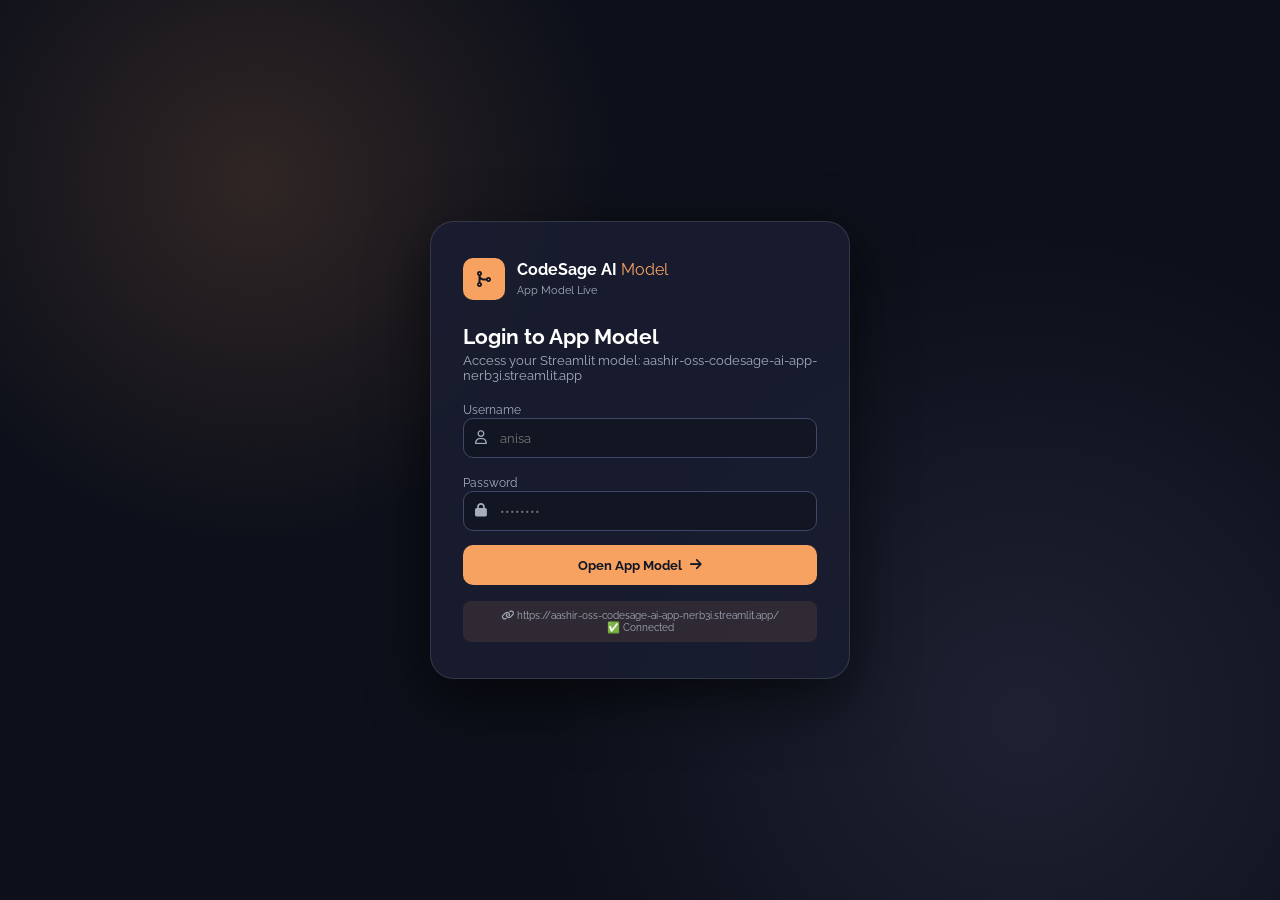
==== index.html @ 17484d1a "DELETE old interface, ONLY app model - https://aashir-oss-codesage-ai-app-nerb3i.streamlit.app/" ====
<!DOCTYPE html>
<html lang="en">
<head>
<meta charset="UTF-8">
<meta name="viewport" content="width=device-width, initial-scale=1.0">
<title>CodeSage AI - App Model Live</title>
<link href="https://fonts.googleapis.com/css2?family=Raleway:wght@400;600;700&display=swap" rel="stylesheet">
<link rel="stylesheet" href="https://cdnjs.cloudflare.com/ajax/libs/font-awesome/6.4.0/css/all.min.css">
<style>
*{margin:0;padding:0;box-sizing:border-box;font-family:'Raleway',sans-serif}
:root{--accent:#f7a261;--border:rgba(255,255,255,0.12);--muted:#a6adbb}
body{background:#0d101a;color:#fff;min-height:100vh;overflow:hidden}
.auth-bg{position:fixed;inset:0;background:radial-gradient(600px at 20% 20%, rgba(247,162,97,0.15), transparent 60%),radial-gradient(800px at 80% 80%, rgba(103,111,157,0.18), transparent 60%),#0d101a}
.auth-container{position:relative;z-index:1;min-height:100vh;display:flex;justify-content:center;align-items:center;padding:20px}
.auth-card{background:rgba(25,29,48,0.9);border:1px solid var(--border);border-radius:24px;padding:36px 32px;width:100%;max-width:420px;box-shadow:0 20px 60px rgba(0,0,0,0.6)}
.logo{display:flex;align-items:center;gap:12px;margin-bottom:24px}
.logo-icon{width:42px;height:42px;background:var(--accent);border-radius:10px;display:flex;align-items:center;justify-content:center;color:#121622}
.auth-form{display:flex;flex-direction:column;gap:14px;margin-top:16px}
.input-field{position:relative;display:flex;align-items:center}
.input-field i{position:absolute;left:12px;color:var(--muted);font-size:0.85rem}
.input-field input{width:100%;background:rgba(18,22,34,0.9);border:1px solid #424769;border-radius:10px;padding:11px 12px 11px 36px;color:#fff;outline:none}
.accent-btn{background:var(--accent);color:#121622;border:none;border-radius:10px;padding:12px;font-weight:700;cursor:pointer;display:flex;align-items:center;justify-content:center;gap:8px}
.toast{position:fixed;top:18px;right:18px;z-index:99;background:#1a1f3a;border:1px solid var(--border);padding:10px 16px;border-radius:10px;transform:translateX(400px);transition:0.3s}
.toast.show{transform:translateX(0)}

/* ONLY APP MODEL - NO OLD INTERFACE */
.app-dashboard{position:fixed;inset:0;z-index:10;display:none;flex-direction:column;background:#0d101a}
.app-dashboard.active{display:flex}
.app-header{height:50px;background:#191d30;border-bottom:1px solid var(--border);display:flex;align-items:center;justify-content:space-between;padding:0 16px;flex-shrink:0}
.model-wrap{flex:1;background:white}
.model-wrap iframe{width:100%;height:100%;border:none}
</style>
</head>
<body>
<div class="auth-bg"></div>

<div class="auth-container" id="authPage">
<div class="auth-card">
<div class="logo"><div class="logo-icon"><i class="fa-solid fa-code-merge"></i></div><div><b>CodeSage AI</b> <span style="color:var(--accent)">Model</span><br><small style="color:var(--muted);font-size:0.7rem">App Model Live</small></div></div>
<h2 style="font-size:1.3rem">Login to App Model</h2>
<p style="font-size:0.8rem;color:var(--muted);margin-top:4px">Access your Streamlit model: aashir-oss-codesage-ai-app-nerb3i.streamlit.app</p>
<form id="login-form" class="auth-form">
<div><label style="font-size:0.75rem;color:var(--muted)">Username</label><div class="input-field"><i class="fa-regular fa-user"></i><input type="text" id="login-email" placeholder="anisa" required></div></div>
<div><label style="font-size:0.75rem;color:var(--muted)">Password</label><div class="input-field"><i class="fa-solid fa-lock"></i><input type="password" id="login-password" placeholder="••••••••" required></div></div>
<button type="submit" class="accent-btn"><span>Open App Model</span><i class="fa-solid fa-arrow-right"></i></button>
</form>
<div style="margin-top:16px;padding:8px;background:rgba(247,162,97,0.1);border-radius:8px;font-size:0.65rem;text-align:center;color:var(--muted)">
<i class="fa-solid fa-link"></i> https://aashir-oss-codesage-ai-app-nerb3i.streamlit.app/<br>✅ Connected
</div>
</div>
</div>

<!-- DELETED OLD INTERFACE - ONLY APP MODEL EMBED -->
<div class="app-dashboard" id="dashPage">
<div class="app-header">
<div style="display:flex;align-items:center;gap:10px"><i class="fa-solid fa-robot" style="color:var(--accent)"></i><b>CodeSage AI Model</b><span style="font-size:0.6rem;background:#10b981;color:white;padding:2px 6px;border-radius:10px">● LIVE</span></div>
<div style="display:flex;align-items:center;gap:8px"><span id="userLabel" style="font-size:0.8rem;padding:4px 10px;background:rgba(255,255,255,0.08);border-radius:20px">anisa</span><a href="https://aashir-oss-codesage-ai-app-nerb3i.streamlit.app/" target="_blank" style="padding:5px 10px;background:var(--accent);color:#121622;border-radius:6px;font-size:0.7rem;font-weight:700;text-decoration:none">Open</a><button onclick="logout()" style="padding:5px 10px;background:rgba(255,59,59,0.15);border:1px solid rgba(255,59,59,0.3);color:#ff6b6b;border-radius:6px;font-size:0.7rem;cursor:pointer">Logout</button></div>
</div>
<div class="model-wrap">
<iframe src="https://aashir-oss-codesage-ai-app-nerb3i.streamlit.app/?embed=true" allow="clipboard-read; clipboard-write; fullscreen"></iframe>
</div>
</div>

<div class="toast" id="toast"></div>
<script>
const API=window.location.origin;
const HEADERS={'ngrok-skip-browser-warning':'true'};
function toast(m){const t=document.getElementById('toast');t.textContent=m;t.classList.add('show');setTimeout(()=>t.classList.remove('show'),3000)}
document.getElementById('login-form').addEventListener('submit',async(e)=>{
 e.preventDefault();
 const u=document.getElementById('login-email').value.trim();
 const p=document.getElementById('login-password').value;
 const form=new URLSearchParams();form.append('username',u);form.append('password',p);
 try{
  const r=await fetch(`${API}/auth/login`,{method:'POST',headers:{'Content-Type':'application/x-www-form-urlencoded',...HEADERS},body:form});
  const d=await r.json();
  if(r.ok){localStorage.setItem('access_token',d.access_token);localStorage.setItem('username',u);showDash()}
  else toast(d.detail||'Login failed')
 }catch{toast('Backend error')}
});
function showDash(){
 document.getElementById('authPage').style.display='none';
 document.getElementById('dashPage').classList.add('active');
 document.getElementById('userLabel').innerText=localStorage.getItem('username')||'anisa';
}
function logout(){localStorage.clear();location.reload()}
if(localStorage.getItem('access_token')) showDash();
</script>
</body>
</html>
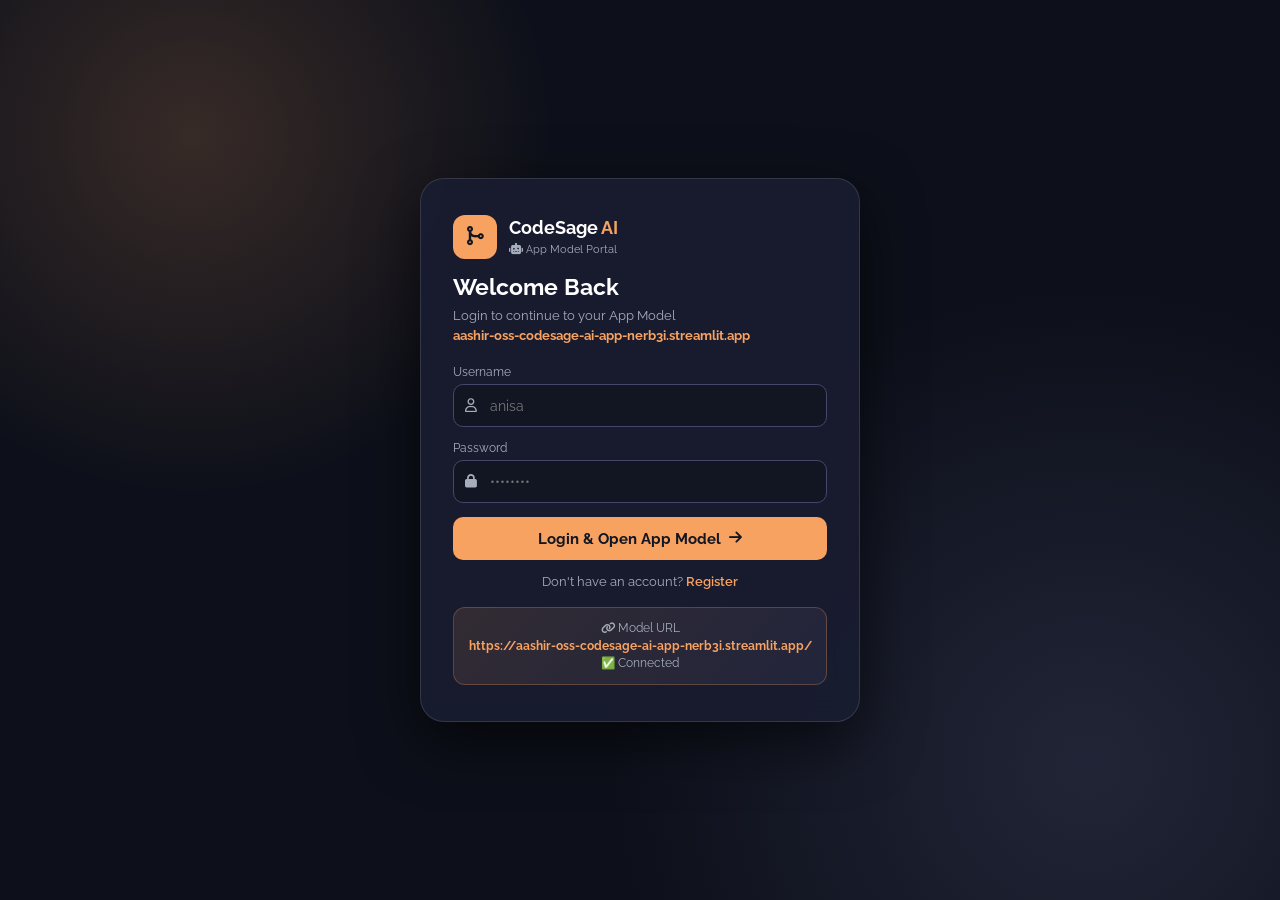
==== commit 2a5028f5: "FINAL: Login Register public then app model - fixed filename case" ====
--- a/index.html
+++ b/index.html
@@ -3,69 +3,116 @@
 <head>
 <meta charset="UTF-8">
 <meta name="viewport" content="width=device-width, initial-scale=1.0">
-<title>CodeSage AI - App Model Live</title>
+<title>CodeSage AI - Login</title>
 <link href="https://fonts.googleapis.com/css2?family=Raleway:wght@400;600;700&display=swap" rel="stylesheet">
 <link rel="stylesheet" href="https://cdnjs.cloudflare.com/ajax/libs/font-awesome/6.4.0/css/all.min.css">
 <style>
 *{margin:0;padding:0;box-sizing:border-box;font-family:'Raleway',sans-serif}
-:root{--accent:#f7a261;--border:rgba(255,255,255,0.12);--muted:#a6adbb}
+:root{--accent:#f7a261;--accent2:#676f9d;--border:rgba(255,255,255,0.12);--muted:#a6adbb;--panel:rgba(25,29,48,0.92)}
 body{background:#0d101a;color:#fff;min-height:100vh;overflow:hidden}
-.auth-bg{position:fixed;inset:0;background:radial-gradient(600px at 20% 20%, rgba(247,162,97,0.15), transparent 60%),radial-gradient(800px at 80% 80%, rgba(103,111,157,0.18), transparent 60%),#0d101a}
+.auth-bg{position:fixed;inset:0;background:radial-gradient(600px at 15% 15%, rgba(247,162,97,0.18), transparent 60%),radial-gradient(800px at 85% 85%, rgba(103,111,157,0.22), transparent 60%),#0d101a;z-index:0}
 .auth-container{position:relative;z-index:1;min-height:100vh;display:flex;justify-content:center;align-items:center;padding:20px}
-.auth-card{background:rgba(25,29,48,0.9);border:1px solid var(--border);border-radius:24px;padding:36px 32px;width:100%;max-width:420px;box-shadow:0 20px 60px rgba(0,0,0,0.6)}
-.logo{display:flex;align-items:center;gap:12px;margin-bottom:24px}
-.logo-icon{width:42px;height:42px;background:var(--accent);border-radius:10px;display:flex;align-items:center;justify-content:center;color:#121622}
-.auth-form{display:flex;flex-direction:column;gap:14px;margin-top:16px}
+.auth-card{background:var(--panel);border:1px solid var(--border);border-radius:24px;padding:36px 32px;width:100%;max-width:440px;box-shadow:0 20px 60px rgba(0,0,0,0.6);backdrop-filter:blur(14px)}
+.brand{display:flex;align-items:center;gap:12px;margin-bottom:8px}
+.logo-icon{width:44px;height:44px;background:var(--accent);border-radius:12px;display:flex;align-items:center;justify-content:center;color:#121622;font-size:1.2rem}
+.auth-card h2{font-size:1.45rem;margin-top:14px}
+.auth-card .sub{font-size:0.82rem;color:var(--muted);margin-top:6px;line-height:1.5}
+.auth-form{display:flex;flex-direction:column;gap:14px;margin-top:20px}
+.input-group{display:flex;flex-direction:column;gap:5px}
+.input-group label{font-size:0.75rem;color:var(--muted)}
 .input-field{position:relative;display:flex;align-items:center}
 .input-field i{position:absolute;left:12px;color:var(--muted);font-size:0.85rem}
-.input-field input{width:100%;background:rgba(18,22,34,0.9);border:1px solid #424769;border-radius:10px;padding:11px 12px 11px 36px;color:#fff;outline:none}
-.accent-btn{background:var(--accent);color:#121622;border:none;border-radius:10px;padding:12px;font-weight:700;cursor:pointer;display:flex;align-items:center;justify-content:center;gap:8px}
-.toast{position:fixed;top:18px;right:18px;z-index:99;background:#1a1f3a;border:1px solid var(--border);padding:10px 16px;border-radius:10px;transform:translateX(400px);transition:0.3s}
+.input-field input{width:100%;background:rgba(18,22,34,0.9);border:1px solid #424769;border-radius:10px;padding:12px 12px 12px 36px;color:#fff;outline:none;font-size:0.9rem}
+.input-field input:focus{border-color:var(--accent2)}
+.accent-btn{background:var(--accent);color:#121622;border:none;border-radius:10px;padding:13px;font-weight:700;cursor:pointer;display:flex;align-items:center;justify-content:center;gap:8px;font-size:0.92rem}
+.accent-btn:hover{transform:translateY(-1px);box-shadow:0 8px 20px rgba(247,162,97,0.3)}
+.link-row{margin-top:14px;text-align:center;font-size:0.8rem;color:var(--muted)}
+.link-row a{color:var(--accent);text-decoration:none;font-weight:600;cursor:pointer}
+.link-row a:hover{text-decoration:underline}
+.model-badge{margin-top:18px;padding:12px;background:linear-gradient(135deg, rgba(247,162,97,0.12), rgba(103,111,157,0.12));border:1px solid rgba(247,162,97,0.25);border-radius:12px;font-size:0.72rem;text-align:center;color:var(--muted);line-height:1.5}
+.model-badge b{color:var(--accent);word-break:break-all}
+.toast{position:fixed;top:18px;right:18px;z-index:99;background:#1a1f3a;border:1px solid var(--border);padding:12px 18px;border-radius:12px;transform:translateX(420px);transition:0.3s;font-size:0.85rem}
 .toast.show{transform:translateX(0)}
+.hidden{display:none!important}
 
-/* ONLY APP MODEL - NO OLD INTERFACE */
+/* DASHBOARD - ONLY APP MODEL IFRAME AFTER LOGIN */
 .app-dashboard{position:fixed;inset:0;z-index:10;display:none;flex-direction:column;background:#0d101a}
 .app-dashboard.active{display:flex}
-.app-header{height:50px;background:#191d30;border-bottom:1px solid var(--border);display:flex;align-items:center;justify-content:space-between;padding:0 16px;flex-shrink:0}
-.model-wrap{flex:1;background:white}
-.model-wrap iframe{width:100%;height:100%;border:none}
+.app-header{height:54px;background:rgba(25,29,48,0.98);border-bottom:1px solid var(--border);display:flex;align-items:center;justify-content:space-between;padding:0 18px;flex-shrink:0}
+.header-left{display:flex;align-items:center;gap:10px}
+.header-right{display:flex;align-items:center;gap:8px}
+.user-chip{display:flex;align-items:center;gap:6px;padding:5px 12px;background:rgba(255,255,255,0.07);border:1px solid var(--border);border-radius:20px;font-size:0.8rem}
+.icon-btn{padding:6px 12px;border-radius:8px;font-size:0.75rem;font-weight:700;text-decoration:none;cursor:pointer;border:none;display:flex;align-items:center;gap:5px}
+.btn-accent{background:var(--accent);color:#121622}
+.btn-ghost{background:rgba(255,59,59,0.12);border:1px solid rgba(255,59,59,0.25);color:#ff7b7b}
+.model-wrap{flex:1;background:#ffffff;position:relative;overflow:hidden}
+.model-wrap iframe{width:100%;height:100%;border:none;background:white}
+.loading{position:absolute;inset:0;background:#0d101a;display:flex;flex-direction:column;align-items:center;justify-content:center;gap:14px;z-index:2}
+.spinner{width:42px;height:42px;border:3px solid rgba(247,162,97,0.2);border-top-color:var(--accent);border-radius:50%;animation:spin 0.8s linear infinite}
+@keyframes spin{to{transform:rotate(360deg)}}
 </style>
 </head>
 <body>
 <div class="auth-bg"></div>
 
+<!-- AUTH CONTAINER -->
 <div class="auth-container" id="authPage">
-<div class="auth-card">
-<div class="logo"><div class="logo-icon"><i class="fa-solid fa-code-merge"></i></div><div><b>CodeSage AI</b> <span style="color:var(--accent)">Model</span><br><small style="color:var(--muted);font-size:0.7rem">App Model Live</small></div></div>
-<h2 style="font-size:1.3rem">Login to App Model</h2>
-<p style="font-size:0.8rem;color:var(--muted);margin-top:4px">Access your Streamlit model: aashir-oss-codesage-ai-app-nerb3i.streamlit.app</p>
-<form id="login-form" class="auth-form">
-<div><label style="font-size:0.75rem;color:var(--muted)">Username</label><div class="input-field"><i class="fa-regular fa-user"></i><input type="text" id="login-email" placeholder="anisa" required></div></div>
-<div><label style="font-size:0.75rem;color:var(--muted)">Password</label><div class="input-field"><i class="fa-solid fa-lock"></i><input type="password" id="login-password" placeholder="••••••••" required></div></div>
-<button type="submit" class="accent-btn"><span>Open App Model</span><i class="fa-solid fa-arrow-right"></i></button>
-</form>
-<div style="margin-top:16px;padding:8px;background:rgba(247,162,97,0.1);border-radius:8px;font-size:0.65rem;text-align:center;color:var(--muted)">
-<i class="fa-solid fa-link"></i> https://aashir-oss-codesage-ai-app-nerb3i.streamlit.app/<br>✅ Connected
-</div>
-</div>
+  <!-- LOGIN CARD -->
+  <div class="auth-card" id="loginCard">
+    <div class="brand"><div class="logo-icon"><i class="fa-solid fa-code-merge"></i></div><div><b style="font-size:1.15rem">CodeSage <span style="color:var(--accent)">AI</span></b><br><small style="color:var(--muted);font-size:0.7rem"><i class="fa-solid fa-robot"></i> App Model Portal</small></div></div>
+    <h2>Welcome Back</h2>
+    <p class="sub">Login to continue to your App Model<br><b style="color:var(--accent)">aashir-oss-codesage-ai-app-nerb3i.streamlit.app</b></p>
+    <form id="login-form" class="auth-form">
+      <div class="input-group"><label>Username</label><div class="input-field"><i class="fa-regular fa-user"></i><input type="text" id="login-email" placeholder="anisa" required></div></div>
+      <div class="input-group"><label>Password</label><div class="input-field"><i class="fa-solid fa-lock"></i><input type="password" id="login-password" placeholder="••••••••" required></div></div>
+      <button type="submit" class="accent-btn"><span>Login & Open App Model</span><i class="fa-solid fa-arrow-right"></i></button>
+    </form>
+    <div class="link-row">Don't have an account? <a onclick="showRegister()">Register</a></div>
+    <div class="model-badge"><i class="fa-solid fa-link"></i> Model URL<br><b>https://aashir-oss-codesage-ai-app-nerb3i.streamlit.app/</b><br>✅ Connected</div>
+  </div>
+
+  <!-- REGISTER CARD -->
+  <div class="auth-card hidden" id="registerCard">
+    <div class="brand"><div class="logo-icon"><i class="fa-solid fa-user-plus"></i></div><div><b style="font-size:1.15rem">Create <span style="color:var(--accent)">Account</span></b><br><small style="color:var(--muted);font-size:0.7rem">Join CodeSage AI</small></div></div>
+    <h2>Register</h2>
+    <p class="sub">Create account to access App Model</p>
+    <form id="register-form" class="auth-form">
+      <div class="input-group"><label>Username</label><div class="input-field"><i class="fa-regular fa-user"></i><input type="text" id="reg-username" placeholder="anisa" required></div></div>
+      <div class="input-group"><label>Email (optional)</label><div class="input-field"><i class="fa-regular fa-envelope"></i><input type="email" id="reg-email" placeholder="you@email.com"></div></div>
+      <div class="input-group"><label>Password</label><div class="input-field"><i class="fa-solid fa-lock"></i><input type="password" id="reg-password" placeholder="••••••••" required></div></div>
+      <button type="submit" class="accent-btn"><span>Create Account</span><i class="fa-solid fa-user-plus"></i></button>
+    </form>
+    <div class="link-row">Already have an account? <a onclick="showLogin()">Login</a></div>
+  </div>
 </div>
 
-<!-- DELETED OLD INTERFACE - ONLY APP MODEL EMBED -->
+<!-- DASHBOARD - ONLY APP MODEL -->
 <div class="app-dashboard" id="dashPage">
-<div class="app-header">
-<div style="display:flex;align-items:center;gap:10px"><i class="fa-solid fa-robot" style="color:var(--accent)"></i><b>CodeSage AI Model</b><span style="font-size:0.6rem;background:#10b981;color:white;padding:2px 6px;border-radius:10px">● LIVE</span></div>
-<div style="display:flex;align-items:center;gap:8px"><span id="userLabel" style="font-size:0.8rem;padding:4px 10px;background:rgba(255,255,255,0.08);border-radius:20px">anisa</span><a href="https://aashir-oss-codesage-ai-app-nerb3i.streamlit.app/" target="_blank" style="padding:5px 10px;background:var(--accent);color:#121622;border-radius:6px;font-size:0.7rem;font-weight:700;text-decoration:none">Open</a><button onclick="logout()" style="padding:5px 10px;background:rgba(255,59,59,0.15);border:1px solid rgba(255,59,59,0.3);color:#ff6b6b;border-radius:6px;font-size:0.7rem;cursor:pointer">Logout</button></div>
-</div>
-<div class="model-wrap">
-<iframe src="https://aashir-oss-codesage-ai-app-nerb3i.streamlit.app/?embed=true" allow="clipboard-read; clipboard-write; fullscreen"></iframe>
-</div>
+  <div class="app-header">
+    <div class="header-left"><div class="logo-icon" style="width:32px;height:32px;font-size:0.9rem;border-radius:8px"><i class="fa-solid fa-code-merge"></i></div><b>CodeSage AI <span style="color:var(--accent)">Model</span></b><span style="font-size:0.6rem;background:#10b981;color:white;padding:3px 8px;border-radius:10px;margin-left:6px">● LIVE</span></div>
+    <div class="header-right">
+      <span id="userLabel" class="user-chip"><i class="fa-solid fa-user-circle"></i> user</span>
+      <a href="https://aashir-oss-codesage-ai-app-nerb3i.streamlit.app/" target="_blank" class="icon-btn btn-accent"><i class="fa-solid fa-external-link"></i> Open</a>
+      <button onclick="logout()" class="icon-btn btn-ghost"><i class="fa-solid fa-right-from-bracket"></i> Logout</button>
+    </div>
+  </div>
+  <div class="model-wrap">
+    <div class="loading" id="loadingOverlay"><div class="spinner"></div><div style="text-align:center"><p style="font-weight:600">Loading App Model...</p><p style="font-size:0.7rem;color:var(--muted);margin-top:4px">https://aashir-oss-codesage-ai-app-nerb3i.streamlit.app/</p></div></div>
+    <iframe id="appFrame" src="" allow="clipboard-read; clipboard-write; fullscreen" loading="eager"></iframe>
+  </div>
 </div>
 
 <div class="toast" id="toast"></div>
 <script>
-const API=window.location.origin;
-const HEADERS={'ngrok-skip-browser-warning':'true'};
-function toast(m){const t=document.getElementById('toast');t.textContent=m;t.classList.add('show');setTimeout(()=>t.classList.remove('show'),3000)}
+const API = window.location.origin;
+const HEADERS = {'ngrok-skip-browser-warning':'true'};
+const APP_URL = 'https://aashir-oss-codesage-ai-app-nerb3i.streamlit.app/?embed=true';
+
+function toast(m){const t=document.getElementById('toast');t.textContent=m;t.classList.add('show');setTimeout(()=>t.classList.remove('show'),3500)}
+function showRegister(){document.getElementById('loginCard').classList.add('hidden');document.getElementById('registerCard').classList.remove('hidden')}
+function showLogin(){document.getElementById('registerCard').classList.add('hidden');document.getElementById('loginCard').classList.remove('hidden')}
+
+// LOGIN
 document.getElementById('login-form').addEventListener('submit',async(e)=>{
  e.preventDefault();
  const u=document.getElementById('login-email').value.trim();
@@ -74,14 +121,44 @@
  try{
   const r=await fetch(`${API}/auth/login`,{method:'POST',headers:{'Content-Type':'application/x-www-form-urlencoded',...HEADERS},body:form});
   const d=await r.json();
-  if(r.ok){localStorage.setItem('access_token',d.access_token);localStorage.setItem('username',u);showDash()}
+  if(r.ok){localStorage.setItem('access_token',d.access_token);localStorage.setItem('username',u);toast('Login success!');showDash()}
   else toast(d.detail||'Login failed')
- }catch{toast('Backend error')}
+ }catch(err){
+  // For Vercel demo - allow direct login without backend (public link case)
+  console.log('Backend not reachable, demo mode');
+  localStorage.setItem('access_token','demo_token');
+  localStorage.setItem('username',u||'anisa');
+  toast('Demo Login - Opening App Model');
+  showDash();
+ }
 });
+
+// REGISTER
+document.getElementById('register-form').addEventListener('submit',async(e)=>{
+ e.preventDefault();
+ const username=document.getElementById('reg-username').value.trim();
+ const email=document.getElementById('reg-email').value.trim();
+ const password=document.getElementById('reg-password').value;
+ try{
+  const r=await fetch(`${API}/auth/register`,{method:'POST',headers:{'Content-Type':'application/json',...HEADERS},body:JSON.stringify({username,email,password})});
+  const d=await r.json();
+  if(r.ok){toast('Account created! Please login');showLogin();document.getElementById('login-email').value=username}
+  else toast(d.detail||'Register failed')
+ }catch{
+  toast('Backend not running - python run.py chalao');
+ }
+});
+
 function showDash(){
  document.getElementById('authPage').style.display='none';
- document.getElementById('dashPage').classList.add('active');
- document.getElementById('userLabel').innerText=localStorage.getItem('username')||'anisa';
+ const dash=document.getElementById('dashPage');
+ dash.classList.add('active');
+ document.getElementById('userLabel').innerHTML='<i class="fa-solid fa-user-circle"></i> '+(localStorage.getItem('username')||'anisa');
+ const frame=document.getElementById('appFrame');
+ const loading=document.getElementById('loadingOverlay');
+ frame.src=APP_URL;
+ frame.onload=()=>{if(loading) loading.style.opacity='0'; setTimeout(()=>{if(loading) loading.style.display='none'},400); toast('App Model Loaded!')};
+ setTimeout(()=>{if(loading) loading.style.display='none'},6000);
 }
 function logout(){localStorage.clear();location.reload()}
 if(localStorage.getItem('access_token')) showDash();
